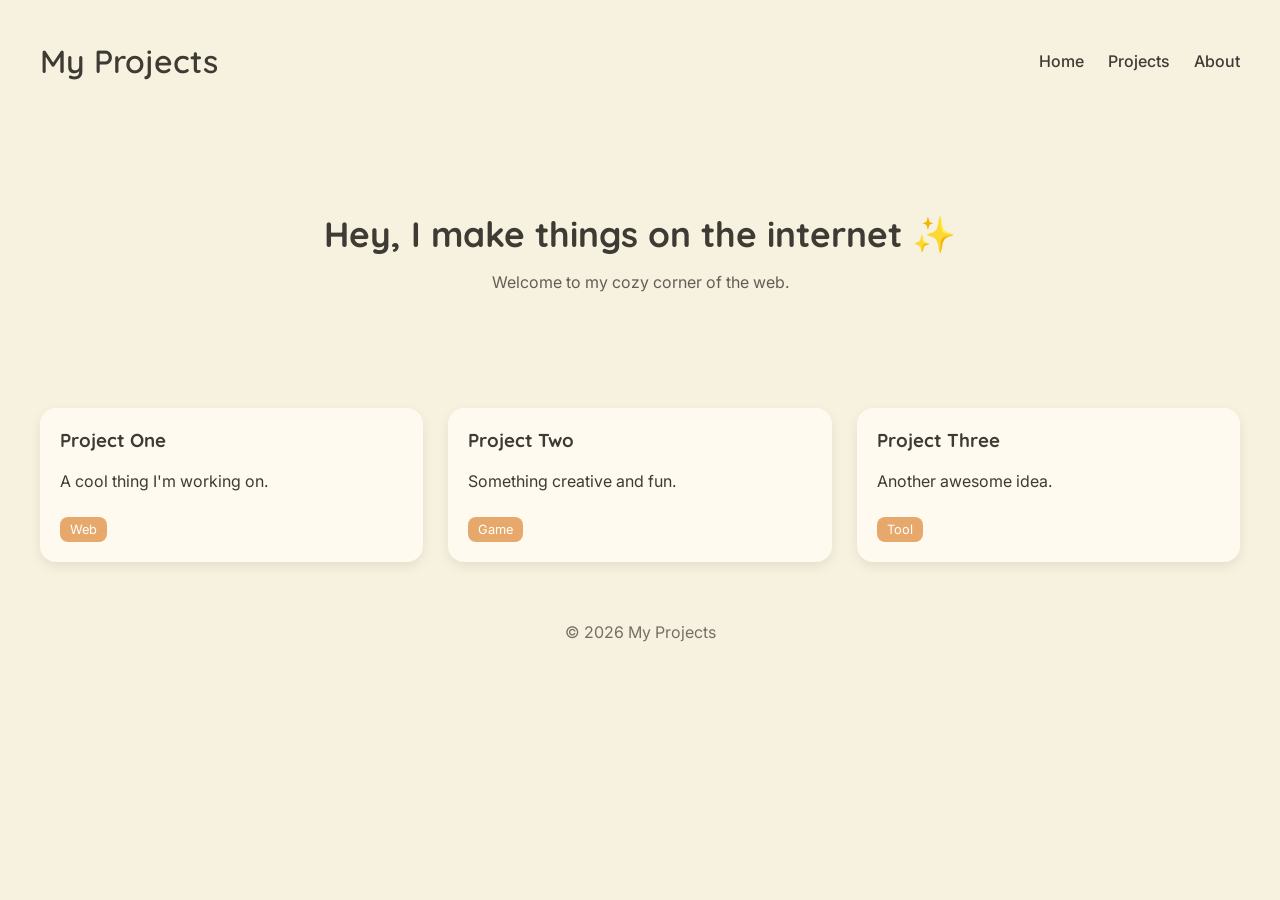
==== cozy.html @ a335a71f "Create cozy.html" ====
<!DOCTYPE html>
<html lang="en">
<head>
  <meta charset="UTF-8">
  <meta name="viewport" content="width=device-width, initial-scale=1.0">
  <title>My Projects</title>
  <link href="https://fonts.googleapis.com/css2?family=Quicksand:wght@400;600&family=Inter:wght@300;400;500&display=swap" rel="stylesheet">
  <style>
    body {
      margin: 0;
      font-family: 'Inter', sans-serif;
      background: #f7f2df;
      color: #3e3a34;
    }

    header {
      display: flex;
      justify-content: space-between;
      align-items: center;
      padding: 20px 40px;
    }

    header h1 {
      font-family: 'Quicksand', sans-serif;
      font-weight: 600;
    }

    nav a {
      margin-left: 20px;
      text-decoration: none;
      color: #3e3a34;
      font-weight: 500;
    }

    .hero {
      text-align: center;
      padding: 60px 20px;
    }

    .hero h2 {
      font-family: 'Quicksand', sans-serif;
      font-size: 2.2em;
      margin-bottom: 10px;
    }

    .hero p {
      opacity: 0.8;
    }

    .projects {
      display: grid;
      grid-template-columns: repeat(auto-fit, minmax(250px, 1fr));
      gap: 25px;
      padding: 40px;
    }

    .card {
      background: #fffaf0;
      border-radius: 16px;
      padding: 20px;
      box-shadow: 0 4px 12px rgba(0,0,0,0.08);
      transition: 0.2s ease;
    }

    .card:hover {
      transform: translateY(-5px) scale(1.02);
    }

    .card h3 {
      margin-top: 0;
      font-family: 'Quicksand', sans-serif;
    }

    .tag {
      display: inline-block;
      margin-top: 10px;
      padding: 5px 10px;
      border-radius: 8px;
      font-size: 0.8em;
      background: #e6a96b;
      color: white;
    }

    footer {
      text-align: center;
      padding: 20px;
      opacity: 0.7;
    }
  </style>
</head>
<body>

<header>
  <h1>My Projects</h1>
  <nav>
    <a href="#">Home</a>
    <a href="#">Projects</a>
    <a href="#">About</a>
  </nav>
</header>

<section class="hero">
  <h2>Hey, I make things on the internet ✨</h2>
  <p>Welcome to my cozy corner of the web.</p>
</section>

<section class="projects">
  <div class="card">
    <h3>Project One</h3>
    <p>A cool thing I'm working on.</p>
    <span class="tag">Web</span>
  </div>

  <div class="card">
    <h3>Project Two</h3>
    <p>Something creative and fun.</p>
    <span class="tag">Game</span>
  </div>

  <div class="card">
    <h3>Project Three</h3>
    <p>Another awesome idea.</p>
    <span class="tag">Tool</span>
  </div>
</section>

<footer>
  © 2026 My Projects
</footer>

</body>
</html>
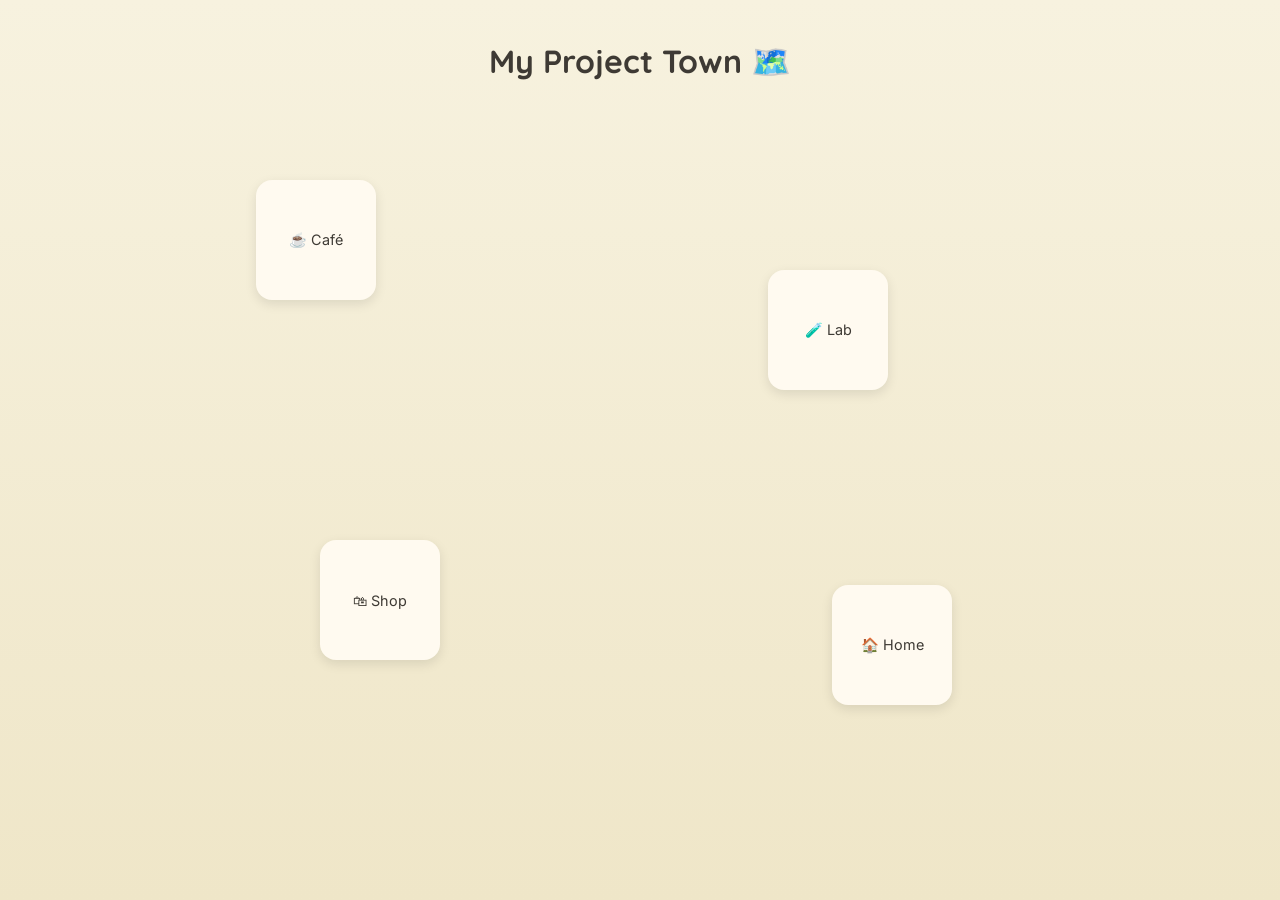
==== commit 2a1414d7: "Update cozy.html" ====
--- a/cozy.html
+++ b/cozy.html
@@ -1,9 +1,9 @@
 <!DOCTYPE html>
 <html lang="en">
 <head>
-  <meta charset="UTF-8">
-  <meta name="viewport" content="width=device-width, initial-scale=1.0">
-  <title>My Projects</title>
+  <meta charset="UTF-8" />
+  <meta name="viewport" content="width=device-width, initial-scale=1.0" />
+  <title>Cozy Project Map</title>
   <link href="https://fonts.googleapis.com/css2?family=Quicksand:wght@400;600&family=Inter:wght@300;400;500&display=swap" rel="stylesheet">
   <style>
     body {
@@ -11,122 +11,158 @@
       font-family: 'Inter', sans-serif;
       background: #f7f2df;
       color: #3e3a34;
+      overflow: hidden;
     }
 
-    header {
-      display: flex;
-      justify-content: space-between;
-      align-items: center;
-      padding: 20px 40px;
+    h1 {
+      position: absolute;
+      top: 20px;
+      left: 50%;
+      transform: translateX(-50%);
+      font-family: 'Quicksand', sans-serif;
+      z-index: 2;
     }
 
-    header h1 {
-      font-family: 'Quicksand', sans-serif;
-      font-weight: 600;
+    /* Map container */
+    .map {
+      position: relative;
+      width: 100vw;
+      height: 100vh;
+      background: linear-gradient(#f7f2df, #efe6c8);
     }
 
-    nav a {
-      margin-left: 20px;
-      text-decoration: none;
-      color: #3e3a34;
-      font-weight: 500;
+    /* Buildings */
+    .building {
+      position: absolute;
+      width: 100px;
+      height: 100px;
+      background: #fffaf0;
+      border-radius: 16px;
+      display: flex;
+      align-items: center;
+      justify-content: center;
+      text-align: center;
+      cursor: pointer;
+      box-shadow: 0 4px 12px rgba(0,0,0,0.1);
+      transition: 0.2s;
+      font-size: 0.9em;
+      padding: 10px;
     }
 
-    .hero {
-      text-align: center;
-      padding: 60px 20px;
+    .building:hover {
+      transform: scale(1.08);
     }
 
-    .hero h2 {
-      font-family: 'Quicksand', sans-serif;
-      font-size: 2.2em;
-      margin-bottom: 10px;
+    /* Positions */
+    .cafe { top: 20%; left: 20%; }
+    .shop { top: 60%; left: 25%; }
+    .lab { top: 30%; left: 60%; }
+    .house { top: 65%; left: 65%; }
+
+    /* Popup */
+    .popup {
+      position: fixed;
+      top: 50%;
+      left: 50%;
+      transform: translate(-50%, -50%) scale(0.8);
+      background: #fffaf0;
+      padding: 30px;
+      border-radius: 20px;
+      box-shadow: 0 10px 30px rgba(0,0,0,0.2);
+      width: 300px;
+      text-align: center;
+      opacity: 0;
+      pointer-events: none;
+      transition: 0.25s;
+      z-index: 3;
     }
 
-    .hero p {
-      opacity: 0.8;
+    .popup.active {
+      opacity: 1;
+      transform: translate(-50%, -50%) scale(1);
+      pointer-events: all;
     }
 
-    .projects {
-      display: grid;
-      grid-template-columns: repeat(auto-fit, minmax(250px, 1fr));
-      gap: 25px;
-      padding: 40px;
+    .popup h2 {
+      font-family: 'Quicksand', sans-serif;
+      margin-top: 0;
     }
 
-    .card {
-      background: #fffaf0;
-      border-radius: 16px;
-      padding: 20px;
-      box-shadow: 0 4px 12px rgba(0,0,0,0.08);
-      transition: 0.2s ease;
+    .close {
+      margin-top: 20px;
+      padding: 8px 14px;
+      border: none;
+      background: #8b6f47;
+      color: white;
+      border-radius: 10px;
+      cursor: pointer;
     }
 
-    .card:hover {
-      transform: translateY(-5px) scale(1.02);
+    .overlay {
+      position: fixed;
+      inset: 0;
+      background: rgba(0,0,0,0.2);
+      opacity: 0;
+      pointer-events: none;
+      transition: 0.2s;
+      z-index: 2;
     }
 
-    .card h3 {
-      margin-top: 0;
-      font-family: 'Quicksand', sans-serif;
-    }
-
-    .tag {
-      display: inline-block;
-      margin-top: 10px;
-      padding: 5px 10px;
-      border-radius: 8px;
-      font-size: 0.8em;
-      background: #e6a96b;
-      color: white;
-    }
-
-    footer {
-      text-align: center;
-      padding: 20px;
-      opacity: 0.7;
+    .overlay.active {
+      opacity: 1;
+      pointer-events: all;
     }
   </style>
 </head>
 <body>
 
-<header>
-  <h1>My Projects</h1>
-  <nav>
-    <a href="#">Home</a>
-    <a href="#">Projects</a>
-    <a href="#">About</a>
-  </nav>
-</header>
+<h1>My Project Town 🗺️</h1>
 
-<section class="hero">
-  <h2>Hey, I make things on the internet ✨</h2>
-  <p>Welcome to my cozy corner of the web.</p>
-</section>
+<div class="map">
+  <div class="building cafe" onclick="openPopup('cafe')">☕ Café</div>
+  <div class="building shop" onclick="openPopup('shop')">🛍 Shop</div>
+  <div class="building lab" onclick="openPopup('lab')">🧪 Lab</div>
+  <div class="building house" onclick="openPopup('house')">🏠 Home</div>
+</div>
 
-<section class="projects">
-  <div class="card">
-    <h3>Project One</h3>
-    <p>A cool thing I'm working on.</p>
-    <span class="tag">Web</span>
-  </div>
+<div class="overlay" id="overlay" onclick="closePopup()"></div>
 
-  <div class="card">
-    <h3>Project Two</h3>
-    <p>Something creative and fun.</p>
-    <span class="tag">Game</span>
-  </div>
+<!-- Popups -->
+<div class="popup" id="cafe">
+  <h2>Café Project</h2>
+  <p>A cozy web project or UI design.</p>
+  <button class="close" onclick="closePopup()">Close</button>
+</div>
 
-  <div class="card">
-    <h3>Project Three</h3>
-    <p>Another awesome idea.</p>
-    <span class="tag">Tool</span>
-  </div>
-</section>
+<div class="popup" id="shop">
+  <h2>Shop Project</h2>
+  <p>A marketplace or system idea.</p>
+  <button class="close" onclick="closePopup()">Close</button>
+</div>
 
-<footer>
-  © 2026 My Projects
-</footer>
+<div class="popup" id="lab">
+  <h2>Lab Project</h2>
+  <p>Experiments, tools, or dev work.</p>
+  <button class="close" onclick="closePopup()">Close</button>
+</div>
+
+<div class="popup" id="house">
+  <h2>About Me</h2>
+  <p>This is where your intro goes.</p>
+  <button class="close" onclick="closePopup()">Close</button>
+</div>
+
+<script>
+  function openPopup(id) {
+    document.getElementById(id).classList.add('active');
+    document.getElementById('overlay').classList.add('active');
+  }
+
+  function closePopup() {
+    document.querySelectorAll('.popup').forEach(p => p.classList.remove('active'));
+    document.getElementById('overlay').classList.remove('active');
+  }
+</script>
 
 </body>
 </html>
